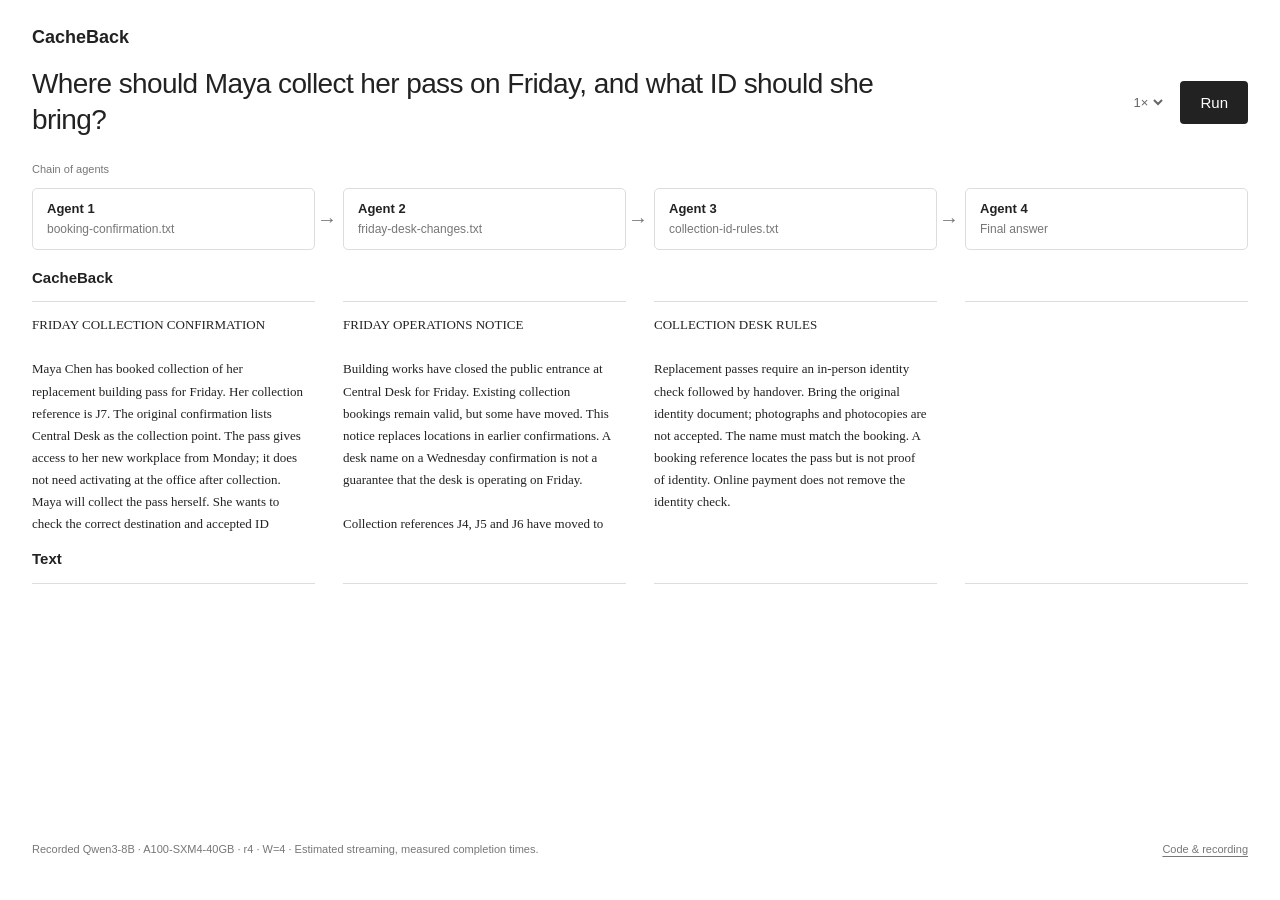
==== demo/index.html @ ec2859fb "Publish CacheBack research website and interactive demos" ====
<!doctype html>
<html lang="en">
<head>
  <meta charset="utf-8">
  <meta name="viewport" content="width=device-width, initial-scale=1">
  <meta name="color-scheme" content="light">
  <title>CacheBack | Booking relay</title>
  <style>
    * { box-sizing:border-box; }
    body { margin:0; background:#fff; color:#222; font:15px/1.55 -apple-system,BlinkMacSystemFont,"Segoe UI",sans-serif; }
    main { width:min(1320px,calc(100% - 64px)); margin:24px auto; }
    header { font-size:18px; font-weight:650; }
    .question { display:flex; align-items:center; justify-content:space-between; gap:24px; margin:14px 0 22px; }
    h1 { max-width:880px; margin:0; font-size:clamp(23px,3vw,28px); font-weight:500; letter-spacing:-.6px; line-height:1.3; }
    h2 { margin:0; font-size:15px; font-weight:600; }
    button,a { -webkit-tap-highlight-color:transparent; }
    button { font:inherit; cursor:pointer; border:0; border-radius:4px; background:#222; color:#fff; padding:10px 20px; white-space:nowrap; }
    button:disabled { cursor:default; opacity:.5; }
    .controls { display:flex; align-items:center; gap:14px; }
    #speed { font:inherit; font-size:13px; color:#666; border:0; background:transparent; padding:8px 2px; cursor:pointer; }
    #clear { background:none; color:#777; padding:8px 0; font-size:13px; }
    :focus-visible { outline:2px solid #222; outline-offset:5px; }
    .topology,.row { display:grid; grid-template-columns:repeat(4,minmax(0,1fr)); gap:28px; }
    .topology { margin:0 0 16px; padding:0; list-style:none; }
    .flow-label { margin:0 0 10px; color:#777; font-size:11px; }
    .topology li { position:relative; padding:10px 14px; border:1px solid #ddd; border-radius:5px; font-size:13px; }
    .topology li:not(:last-child)::after { content:"→"; position:absolute; right:-23px; top:50%; transform:translateY(-50%); font-size:20px; color:#777; }
    .topology strong { display:block; }
    .topology span { color:#777; font-size:12px; }
    .method { margin-top:16px; }
    .method-heading { display:flex; align-items:baseline; gap:14px; margin-bottom:12px; }
    .time { font-size:13px; color:#666; font-variant-numeric:tabular-nums; }
    .chunk { border-top:1px solid #ddd; padding:12px 10px 0 0; height:230px; overflow:auto; scrollbar-width:thin; white-space:pre-wrap; font-size:12px; line-height:1.7; overflow-wrap:anywhere; }
    .chunk::before { display:none; content:attr(data-agent); font:600 12px/1.5 -apple-system,BlinkMacSystemFont,"Segoe UI",sans-serif; white-space:normal; margin-bottom:12px; }
    .source { font-family:Georgia,"Times New Roman",serif; font-size:13px; }
    .answer { font-size:13px; }
    .answer-check { margin:14px 0 0; font-size:12px; font-weight:600; }
    strong { font-weight:600; }
    mark { color:inherit; background:linear-gradient(#bde8e3,#bde8e3) left/100% 100% no-repeat; box-decoration-break:clone; -webkit-box-decoration-break:clone; }
    .revealing mark { animation:highlight .18s ease-out both; }
    @keyframes highlight { from { background-size:0% 100%; } to { background-size:100% 100%; } }
    footer { display:flex; justify-content:space-between; gap:20px; margin-top:28px; font-size:11px; color:#777; }
    footer p { margin:0; }
    a { color:inherit; text-underline-offset:3px; }
    #error { color:#8e2b1d; }
    .sr-only { position:absolute; width:1px; height:1px; padding:0; margin:-1px; overflow:hidden; clip:rect(0,0,0,0); white-space:nowrap; border:0; }
    @media(max-width:800px) {
      main { width:calc(100% - 32px); margin:24px auto; }
      .question { align-items:flex-start; flex-direction:column; gap:18px; margin:24px 0; }
      .topology { display:none; }
      .row { grid-template-columns:repeat(2,minmax(0,1fr)); gap:24px; }
      .chunk::before { display:block; }
      .chunk { height:260px; }
      footer { flex-direction:column; gap:8px; }
    }
    @media(max-width:520px) { .row { grid-template-columns:1fr; } }
    .embedded header,.embedded #question { display:none; }
    .embedded main { margin:16px auto; }
    .embedded .question { flex-direction:row; align-items:center; justify-content:space-between; gap:12px; margin:0 0 12px; }
    .embedded .flow-label { display:none; }
    .embedded .question { padding-bottom:12px; border-bottom:1px solid #ddd; }
    .embedded .topology { display:flex; flex:1; min-width:0; gap:22px; margin:0; }
    .embedded .topology li { display:flex; align-items:center; gap:6px; flex:1; min-width:0; padding:0; border:0; }
    .embedded .topology strong { white-space:nowrap; font-size:12px; }
    .embedded .topology span { overflow:hidden; text-overflow:ellipsis; white-space:nowrap; font-size:11px; }
    .embedded .topology li:not(:last-child)::after { right:-17px; font-size:15px; }
    .embedded .controls { flex-shrink:0; gap:10px; }
    @media(max-width:800px) {
      .embedded .topology span { display:none; }
      .embedded .topology { gap:16px; }
      .embedded .topology li:not(:last-child)::after { right:-12px; }
      .embedded .topology strong { font-size:10px; }
      .embedded .controls { gap:5px; }
      .embedded button { padding:8px 10px; }
    }
    @media(min-width:801px) { .embedded .chunk { height:260px; } }
    @media(prefers-reduced-motion:reduce) { .revealing mark { animation:none; } }
  </style>
</head>
<body>
  <main>
    <header>CacheBack</header>
    <section class="question" aria-label="Recorded question">
      <h1 id="question">Where should Maya collect her pass on Friday, and what ID should she bring?</h1>
      <div class="controls">
        <select id="speed" aria-label="Playback speed" disabled>
          <option value="1">1×</option>
          <option value="2">2×</option>
          <option value="4">4×</option>
        </select>
        <button id="clear" type="button" hidden>Clear</button>
        <button id="play" type="button" disabled>Run</button>
      </div>
    </section>
    <p id="error" role="alert" hidden></p>
    <div class="flow" aria-label="Four-agent relay">
      <p class="flow-label">Chain of agents</p>
      <ol class="topology" aria-label="Agent topology">
        <li><strong>Agent 1</strong><span>booking-confirmation.txt</span></li>
        <li><strong>Agent 2</strong><span>friday-desk-changes.txt</span></li>
        <li><strong>Agent 3</strong><span>collection-id-rules.txt</span></li>
        <li><strong>Agent 4</strong><span>Final answer</span></li>
      </ol>
      <section class="method" aria-labelledby="rclc-title">
        <div class="method-heading"><h2 id="rclc-title">CacheBack</h2><span class="time" id="rclc-time"></span></div>
        <div class="row" id="rclc-row"></div>
      </section>
      <section class="method" aria-labelledby="text-title">
        <div class="method-heading"><h2 id="text-title">Text</h2><span class="time" id="text-time"></span></div>
        <div class="row" id="text-row"></div>
      </section>
    </div>
    <p class="sr-only" id="status" role="status" aria-live="polite"></p>
    <footer>
      <p><span id="run-info">Recorded replay</span> · <span id="timing-note">Estimated streaming, measured completion times.</span></p>
      <a href="https://github.com/agentcacheback/cacheback/tree/main/demo">Code &amp; recording</a>
    </footer>
  </main>
  <script>
    const $ = id => document.getElementById(id);
    const host = window.frameElement;
    if (host) {
      document.body.classList.add("embedded");
      document.querySelector(".question").prepend(document.querySelector(".topology"));
      const main = document.querySelector("main");
      new ResizeObserver(() => {
        const bottomMargin = parseFloat(getComputedStyle(main).marginBottom);
        host.style.height = `${Math.ceil(main.offsetTop + main.offsetHeight + bottomMargin) + 1}px`;
      }).observe(main);
    }
    let trace, playing = false, frame;
    const phases = {rclc:0, text:0};
    const reviewedAnswer = 'Maya should collect her pass at **Harbour Hub** on Friday, and she should bring a **passport** as her ID.\n\n**Evidence:**\n- "Reference J7 has moved to Harbour Hub."\n- "Harbour Hub requires a passport for replacement building pass collections."';

    function element(tag, text) {
      const node = document.createElement(tag);
      if (text !== undefined) node.textContent = text;
      return node;
    }

    function segments(source, indices) {
      const chars = Array.from(source.text), mask = Array(chars.length).fill(false);
      for (const index of indices) {
        const [start, end] = source.offsets[index];
        for (let i = start; i < end; i++) mask[i] = true;
      }
      const result = [];
      for (let start = 0; start < chars.length;) {
        let end = start + 1;
        while (end < chars.length && mask[end] === mask[start]) end++;
        result.push({text:chars.slice(start, end).join(""), selected:mask[start]});
        start = end;
      }
      return result;
    }

    function prose(container, text, fraction = 1) {
      const parts = text.split(/(\*\*[^*\n]+\*\*)/g).map(part => {
        const bold = part.startsWith("**") && part.endsWith("**");
        return {bold, chars:Array.from(bold ? part.slice(2, -2) : part)};
      });
      let remaining = Math.floor(parts.reduce((n, part) => n + part.chars.length, 0) * fraction);
      if (container.dataset.characters === String(remaining)) return;
      container.dataset.characters = String(remaining); container.replaceChildren();
      for (const part of parts) {
        const chars = part.chars.slice(0, remaining); remaining -= chars.length;
        if (chars.length) container.append(element(part.bold ? "strong" : "span", chars.join("")));
      }
    }

    function render(method) {
      const phase = phases[method], recorded = trace.cases[0], selected = trace.sources.map(() => []);
      if (method === "rclc" && phase) for (const [source, token] of recorded.rclc.hops[Math.min(phase,3) - 1].origins) selected[source].push(token);
      const row = $(`${method}-row`), scroll = [...row.children].map(node => node.scrollTop);
      row.replaceChildren();
      trace.sources.forEach((source, i) => {
        const chunk = element("div"); chunk.className = "chunk";
        const name = document.querySelectorAll(".topology li span")[i].textContent;
        chunk.dataset.agent = `Agent ${i + 1} · ${name}`;
        chunk.tabIndex = 0; chunk.setAttribute("aria-label", `${method === "rclc" ? "Source document" : "Text handoff"} ${i + 1}: ${name}`);
        if (method === "rclc") {
          chunk.classList.add("source");
          chunk.classList.toggle("revealing", playing && phase === i + 1);
          for (const piece of segments(source, selected[i])) chunk.append(element(piece.selected ? "mark" : "span", piece.text));
        } else if (phase > i) {
          const message = recorded.text.hops[i].message;
          prose(chunk, message.text || "(empty handoff)");
          if (message.stop === "limit") chunk.append(element("p", "Handoff reached its token limit."));
        }
        row.append(chunk);
        chunk.scrollTop = method === "text" && phase === i + 1 ? chunk.scrollHeight : scroll[i] || 0;
      });
      const answer = element("div"); answer.className = "chunk answer";
      answer.dataset.agent = "Agent 4 · Final answer";
      answer.tabIndex = 0; answer.setAttribute("aria-label", `${method === "rclc" ? "CacheBack" : "Text"} final answer`);
      if (phase === 4) {
        prose(answer, recorded[method].answer.text || "(empty answer)");
        if (recorded[method].answer.stop === "limit") answer.append(element("p", "Answer reached its token limit."));
        if (method === "rclc" && recorded.question === "Where should Maya collect her pass on Friday, and what ID should she bring?" && recorded.rclc.answer.text === reviewedAnswer) {
          const check = element("p", "✓ Harbour Hub · Passport");
          check.className = "answer-check"; answer.append(check);
        }
      }
      row.append(answer); answer.scrollTop = phase === 4 ? answer.scrollHeight : scroll[3] || 0;
      $(`${method}-time`).textContent = phase === 4 ? `${recorded[method].seconds.toFixed(2)} s` : "";
      $("status").textContent = `${method === "rclc" ? "CacheBack" : "Text"}: ${phase === 4 ? "final answer received." : `${phase} of 3 handoffs received.`}`;
    }

    function play() {
      if (playing || !trace) return;
      playing = true; $("play").disabled = $("speed").disabled = true;
      $("clear").hidden = false;
      const speed = Number($("speed").value), deadlines = {};
      for (const method of ["rclc", "text"]) {
        const run = trace.cases[0][method];
        let elapsed = 0;
        deadlines[method] = [...run.hops.map(hop => elapsed += hop.seconds * 1000), run.seconds * 1000];
        phases[method] = 0; render(method);
      }
      let start;
      function advance(now) {
        start ??= now;
        const elapsed = (now - start) * speed;
        for (const method of ["rclc", "text"]) {
          const phase = deadlines[method].filter(ms => elapsed >= ms).length;
          if (phase !== phases[method]) { phases[method] = phase; render(method); }
          if (phase < 4) {
            $(`${method}-time`).textContent = `${(elapsed / 1000).toFixed(2)} s`;
            if (method === "text" || phase === 3) {
              const begin = phase ? deadlines[method][phase - 1] : 0;
              const message = phase === 3 ? trace.cases[0][method].answer : trace.cases[0].text.hops[phase].message;
              const chunk = $(`${method}-row`).children[phase];
              prose(chunk, message.text, (elapsed - begin) / (deadlines[method][phase] - begin));
              chunk.scrollTop = chunk.scrollHeight;
            }
          }
        }
        if (phases.rclc < 4 || phases.text < 4) frame = requestAnimationFrame(advance);
        else {
          playing = false; $("play").disabled = $("speed").disabled = false;
          $("play").textContent = "Replay";
        }
      }
      frame = requestAnimationFrame(advance);
    }
    $("play").addEventListener("click", play);
    $("clear").addEventListener("click", () => {
      cancelAnimationFrame(frame); playing = false;
      for (const method of ["rclc", "text"]) {
        phases[method] = 0; render(method);
        for (const chunk of $(`${method}-row`).children) chunk.scrollTop = 0;
      }
      $("play").disabled = $("speed").disabled = false;
      $("play").textContent = "Run"; $("clear").hidden = true;
      $("play").focus();
    });
    $("speed").addEventListener("change", () => {
      $("timing-note").textContent = `${$("speed").value === "1" ? "" : `Playback ${$("speed").value}×. `}Estimated streaming, measured completion times.`;
    });

    async function load() {
      try {
        const response = await fetch("trace-w4.json");
        if (!response.ok) throw new Error(`Recording unavailable (${response.status}).`);
        trace = await response.json();
        if (trace.schema !== 2 || trace.span_size !== 4 || trace.sources.length !== 3 || !trace.cases.length) throw new Error("Expected a W=4 three-handoff recording.");
        $("question").textContent = trace.cases[0].question;
        const hardware = trace.run.device.startsWith("cuda") ? trace.run.gpu.replace("NVIDIA ", "") : "CPU";
        $("run-info").textContent = `Recorded ${trace.run.model.split("/").pop()} · ${hardware} · r${trace.ratio} · W=4${trace.complete === false ? " · Partial recording" : ""}`;
        render("rclc"); render("text"); $("play").disabled = $("speed").disabled = false;
      } catch (error) {
        $("error").hidden = false;
        $("error").textContent = `${error.message} Serve this folder with python -m http.server.`;
      }
    }
    load();
  </script>
</body>
</html>
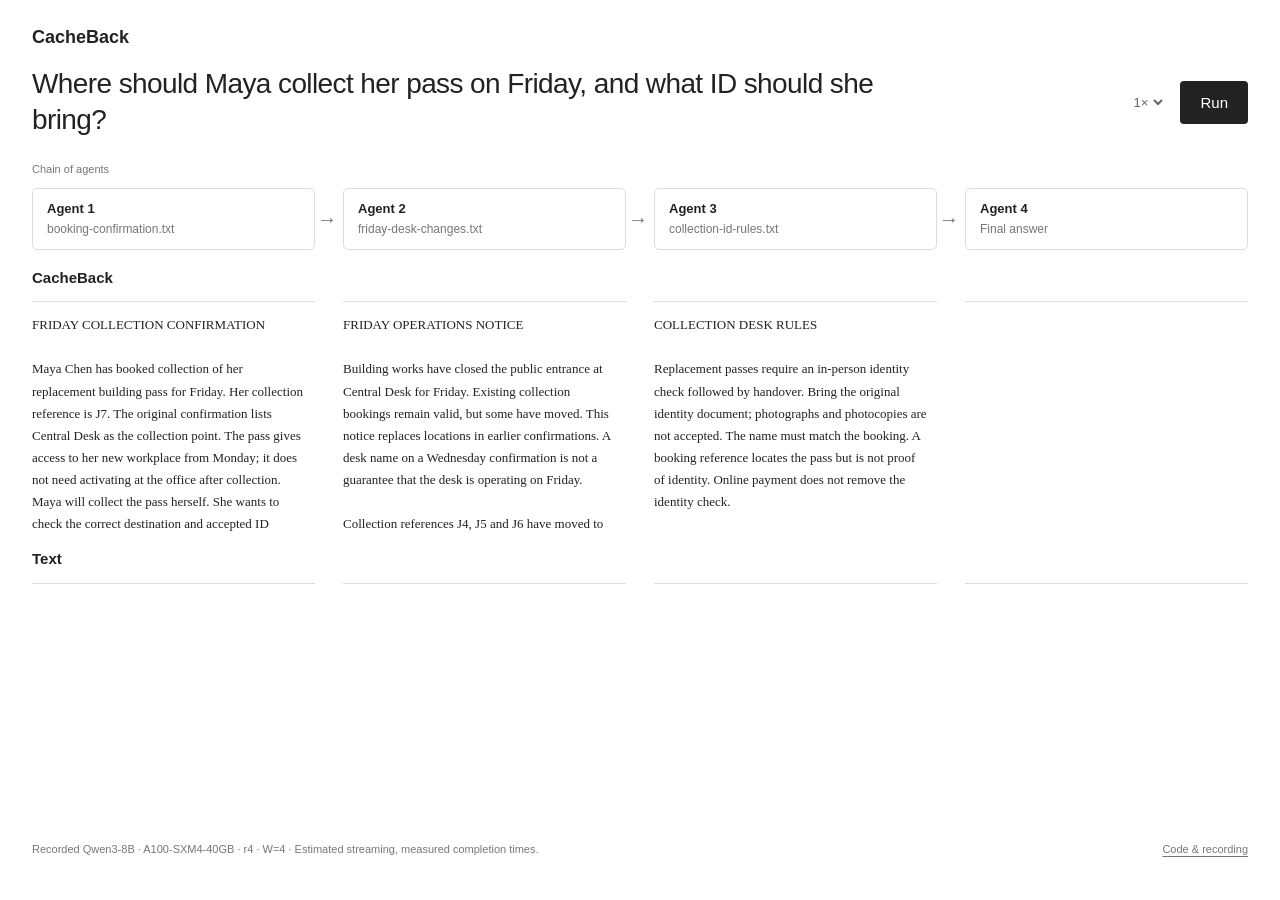
==== commit 7e24c0f6: "Publish CacheBack project website" ====
--- a/demo/index.html
+++ b/demo/index.html
@@ -54,26 +54,6 @@
       footer { flex-direction:column; gap:8px; }
     }
     @media(max-width:520px) { .row { grid-template-columns:1fr; } }
-    .embedded header,.embedded #question { display:none; }
-    .embedded main { margin:16px auto; }
-    .embedded .question { flex-direction:row; align-items:center; justify-content:space-between; gap:12px; margin:0 0 12px; }
-    .embedded .flow-label { display:none; }
-    .embedded .question { padding-bottom:12px; border-bottom:1px solid #ddd; }
-    .embedded .topology { display:flex; flex:1; min-width:0; gap:22px; margin:0; }
-    .embedded .topology li { display:flex; align-items:center; gap:6px; flex:1; min-width:0; padding:0; border:0; }
-    .embedded .topology strong { white-space:nowrap; font-size:12px; }
-    .embedded .topology span { overflow:hidden; text-overflow:ellipsis; white-space:nowrap; font-size:11px; }
-    .embedded .topology li:not(:last-child)::after { right:-17px; font-size:15px; }
-    .embedded .controls { flex-shrink:0; gap:10px; }
-    @media(max-width:800px) {
-      .embedded .topology span { display:none; }
-      .embedded .topology { gap:16px; }
-      .embedded .topology li:not(:last-child)::after { right:-12px; }
-      .embedded .topology strong { font-size:10px; }
-      .embedded .controls { gap:5px; }
-      .embedded button { padding:8px 10px; }
-    }
-    @media(min-width:801px) { .embedded .chunk { height:260px; } }
     @media(prefers-reduced-motion:reduce) { .revealing mark { animation:none; } }
   </style>
 </head>
@@ -113,15 +93,13 @@
     <p class="sr-only" id="status" role="status" aria-live="polite"></p>
     <footer>
       <p><span id="run-info">Recorded replay</span> · <span id="timing-note">Estimated streaming, measured completion times.</span></p>
-      <a href="https://github.com/agentcacheback/cacheback/tree/main/demo">Code &amp; recording</a>
+      <a href="https://github.com/agentcacheback/rclc/tree/main/demo">Code &amp; recording</a>
     </footer>
   </main>
   <script>
     const $ = id => document.getElementById(id);
     const host = window.frameElement;
     if (host) {
-      document.body.classList.add("embedded");
-      document.querySelector(".question").prepend(document.querySelector(".topology"));
       const main = document.querySelector("main");
       new ResizeObserver(() => {
         const bottomMargin = parseFloat(getComputedStyle(main).marginBottom);
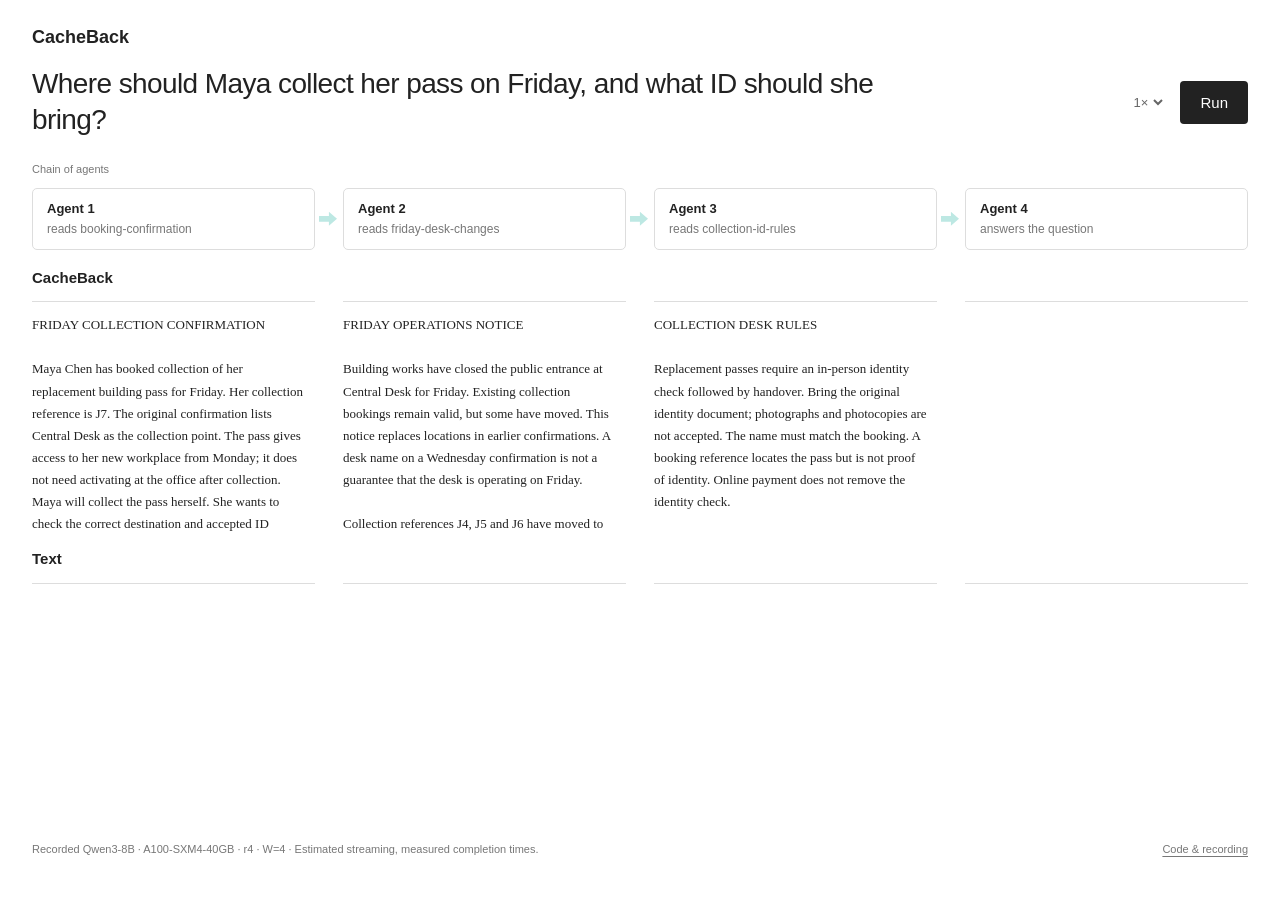
==== commit b33fb41e: "Clarify demos, diagrams, and the CacheBack overview - Put the Django coding demo first and move the " ====
--- a/demo/index.html
+++ b/demo/index.html
@@ -6,6 +6,7 @@
   <meta name="color-scheme" content="light">
   <title>CacheBack | Booking relay</title>
   <style>
+    :root { --highlight:#bde8e3; }
     * { box-sizing:border-box; }
     body { margin:0; background:#fff; color:#222; font:15px/1.55 -apple-system,BlinkMacSystemFont,"Segoe UI",sans-serif; }
     main { width:min(1320px,calc(100% - 64px)); margin:24px auto; }
@@ -24,7 +25,7 @@
     .topology { margin:0 0 16px; padding:0; list-style:none; }
     .flow-label { margin:0 0 10px; color:#777; font-size:11px; }
     .topology li { position:relative; padding:10px 14px; border:1px solid #ddd; border-radius:5px; font-size:13px; }
-    .topology li:not(:last-child)::after { content:"→"; position:absolute; right:-23px; top:50%; transform:translateY(-50%); font-size:20px; color:#777; }
+    .topology li:not(:last-child)::after { content:""; position:absolute; right:-23px; top:50%; width:18px; height:14px; transform:translateY(-50%); background:var(--highlight); clip-path:polygon(0 30%,55% 30%,55% 0,100% 50%,55% 100%,55% 70%,0 70%); }
     .topology strong { display:block; }
     .topology span { color:#777; font-size:12px; }
     .method { margin-top:16px; }
@@ -36,7 +37,7 @@
     .answer { font-size:13px; }
     .answer-check { margin:14px 0 0; font-size:12px; font-weight:600; }
     strong { font-weight:600; }
-    mark { color:inherit; background:linear-gradient(#bde8e3,#bde8e3) left/100% 100% no-repeat; box-decoration-break:clone; -webkit-box-decoration-break:clone; }
+    mark { color:inherit; background:linear-gradient(var(--highlight),var(--highlight)) left/100% 100% no-repeat; box-decoration-break:clone; -webkit-box-decoration-break:clone; }
     .revealing mark { animation:highlight .18s ease-out both; }
     @keyframes highlight { from { background-size:0% 100%; } to { background-size:100% 100%; } }
     footer { display:flex; justify-content:space-between; gap:20px; margin-top:28px; font-size:11px; color:#777; }
@@ -54,6 +55,26 @@
       footer { flex-direction:column; gap:8px; }
     }
     @media(max-width:520px) { .row { grid-template-columns:1fr; } }
+    .embedded header,.embedded #question { display:none; }
+    .embedded main { margin:16px auto; }
+    .embedded .question { flex-direction:row; align-items:center; justify-content:space-between; gap:12px; margin:0 0 12px; }
+    .embedded .flow-label { display:none; }
+    .embedded .question { padding-bottom:12px; border-bottom:1px solid #ddd; }
+    .embedded .topology { display:flex; flex:1; min-width:0; gap:22px; margin:0; }
+    .embedded .topology li { display:flex; flex-direction:column; flex:1; min-width:0; padding:0; border:0; line-height:1.35; }
+    .embedded .topology strong { white-space:nowrap; font-size:12px; }
+    .embedded .topology span { font-size:11px; overflow-wrap:anywhere; }
+    .embedded .topology li:not(:last-child)::after { right:-19px; width:16px; height:12px; }
+    .embedded .controls { flex-shrink:0; gap:10px; }
+    @media(max-width:800px) {
+      .embedded .topology span { display:none; }
+      .embedded .topology { gap:16px; }
+      .embedded .topology li:not(:last-child)::after { right:-14px; width:12px; height:10px; }
+      .embedded .topology strong { font-size:10px; }
+      .embedded .controls { gap:5px; }
+      .embedded button { padding:8px 10px; }
+    }
+    @media(min-width:801px) { .embedded .chunk { height:260px; } }
     @media(prefers-reduced-motion:reduce) { .revealing mark { animation:none; } }
   </style>
 </head>
@@ -76,10 +97,10 @@
     <div class="flow" aria-label="Four-agent relay">
       <p class="flow-label">Chain of agents</p>
       <ol class="topology" aria-label="Agent topology">
-        <li><strong>Agent 1</strong><span>booking-confirmation.txt</span></li>
-        <li><strong>Agent 2</strong><span>friday-desk-changes.txt</span></li>
-        <li><strong>Agent 3</strong><span>collection-id-rules.txt</span></li>
-        <li><strong>Agent 4</strong><span>Final answer</span></li>
+        <li><strong>Agent 1</strong><span>reads booking-confirmation</span></li>
+        <li><strong>Agent 2</strong><span>reads friday-desk-changes</span></li>
+        <li><strong>Agent 3</strong><span>reads collection-id-rules</span></li>
+        <li><strong>Agent 4</strong><span>answers the question</span></li>
       </ol>
       <section class="method" aria-labelledby="rclc-title">
         <div class="method-heading"><h2 id="rclc-title">CacheBack</h2><span class="time" id="rclc-time"></span></div>
@@ -93,13 +114,15 @@
     <p class="sr-only" id="status" role="status" aria-live="polite"></p>
     <footer>
       <p><span id="run-info">Recorded replay</span> · <span id="timing-note">Estimated streaming, measured completion times.</span></p>
-      <a href="https://github.com/agentcacheback/rclc/tree/main/demo">Code &amp; recording</a>
+      <a href="https://github.com/agentcacheback/cacheback/tree/main/demo">Code &amp; recording</a>
     </footer>
   </main>
   <script>
     const $ = id => document.getElementById(id);
     const host = window.frameElement;
     if (host) {
+      document.body.classList.add("embedded");
+      document.querySelector(".question").prepend(document.querySelector(".topology"));
       const main = document.querySelector("main");
       new ResizeObserver(() => {
         const bottomMargin = parseFloat(getComputedStyle(main).marginBottom);
@@ -154,8 +177,8 @@
       trace.sources.forEach((source, i) => {
         const chunk = element("div"); chunk.className = "chunk";
         const name = document.querySelectorAll(".topology li span")[i].textContent;
-        chunk.dataset.agent = `Agent ${i + 1} · ${name}`;
-        chunk.tabIndex = 0; chunk.setAttribute("aria-label", `${method === "rclc" ? "Source document" : "Text handoff"} ${i + 1}: ${name}`);
+        chunk.dataset.agent = `Agent ${i + 1} ${name}`;
+        chunk.tabIndex = 0; chunk.setAttribute("aria-label", `Agent ${i + 1} ${name}: ${method === "rclc" ? "source text" : "text message"}`);
         if (method === "rclc") {
           chunk.classList.add("source");
           chunk.classList.toggle("revealing", playing && phase === i + 1);
@@ -169,7 +192,7 @@
         chunk.scrollTop = method === "text" && phase === i + 1 ? chunk.scrollHeight : scroll[i] || 0;
       });
       const answer = element("div"); answer.className = "chunk answer";
-      answer.dataset.agent = "Agent 4 · Final answer";
+      answer.dataset.agent = "Agent 4 answers the question";
       answer.tabIndex = 0; answer.setAttribute("aria-label", `${method === "rclc" ? "CacheBack" : "Text"} final answer`);
       if (phase === 4) {
         prose(answer, recorded[method].answer.text || "(empty answer)");
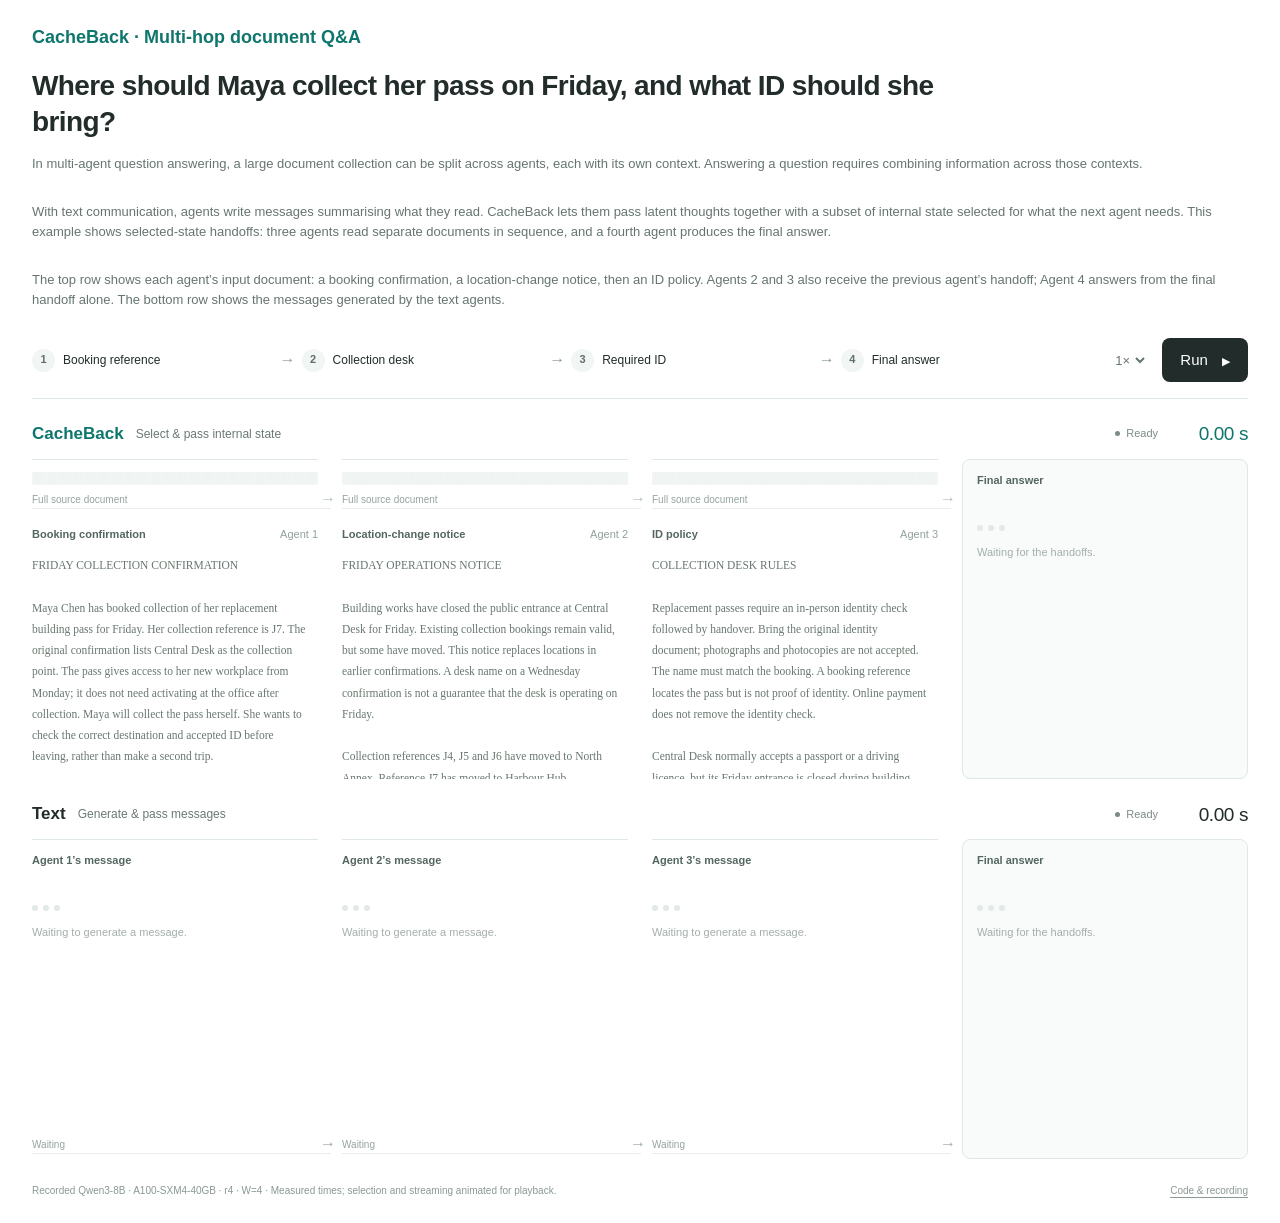
==== commit 4811e60d: "Refresh CacheBack demos and results layout" ====
--- a/demo/index.html
+++ b/demo/index.html
@@ -4,85 +4,24 @@
   <meta charset="utf-8">
   <meta name="viewport" content="width=device-width, initial-scale=1">
   <meta name="color-scheme" content="light">
-  <title>CacheBack | Booking relay</title>
-  <style>
-    :root { --highlight:#bde8e3; }
-    * { box-sizing:border-box; }
-    body { margin:0; background:#fff; color:#222; font:15px/1.55 -apple-system,BlinkMacSystemFont,"Segoe UI",sans-serif; }
-    main { width:min(1320px,calc(100% - 64px)); margin:24px auto; }
-    header { font-size:18px; font-weight:650; }
-    .question { display:flex; align-items:center; justify-content:space-between; gap:24px; margin:14px 0 22px; }
-    h1 { max-width:880px; margin:0; font-size:clamp(23px,3vw,28px); font-weight:500; letter-spacing:-.6px; line-height:1.3; }
-    h2 { margin:0; font-size:15px; font-weight:600; }
-    button,a { -webkit-tap-highlight-color:transparent; }
-    button { font:inherit; cursor:pointer; border:0; border-radius:4px; background:#222; color:#fff; padding:10px 20px; white-space:nowrap; }
-    button:disabled { cursor:default; opacity:.5; }
-    .controls { display:flex; align-items:center; gap:14px; }
-    #speed { font:inherit; font-size:13px; color:#666; border:0; background:transparent; padding:8px 2px; cursor:pointer; }
-    #clear { background:none; color:#777; padding:8px 0; font-size:13px; }
-    :focus-visible { outline:2px solid #222; outline-offset:5px; }
-    .topology,.row { display:grid; grid-template-columns:repeat(4,minmax(0,1fr)); gap:28px; }
-    .topology { margin:0 0 16px; padding:0; list-style:none; }
-    .flow-label { margin:0 0 10px; color:#777; font-size:11px; }
-    .topology li { position:relative; padding:10px 14px; border:1px solid #ddd; border-radius:5px; font-size:13px; }
-    .topology li:not(:last-child)::after { content:""; position:absolute; right:-23px; top:50%; width:18px; height:14px; transform:translateY(-50%); background:var(--highlight); clip-path:polygon(0 30%,55% 30%,55% 0,100% 50%,55% 100%,55% 70%,0 70%); }
-    .topology strong { display:block; }
-    .topology span { color:#777; font-size:12px; }
-    .method { margin-top:16px; }
-    .method-heading { display:flex; align-items:baseline; gap:14px; margin-bottom:12px; }
-    .time { font-size:13px; color:#666; font-variant-numeric:tabular-nums; }
-    .chunk { border-top:1px solid #ddd; padding:12px 10px 0 0; height:230px; overflow:auto; scrollbar-width:thin; white-space:pre-wrap; font-size:12px; line-height:1.7; overflow-wrap:anywhere; }
-    .chunk::before { display:none; content:attr(data-agent); font:600 12px/1.5 -apple-system,BlinkMacSystemFont,"Segoe UI",sans-serif; white-space:normal; margin-bottom:12px; }
-    .source { font-family:Georgia,"Times New Roman",serif; font-size:13px; }
-    .answer { font-size:13px; }
-    .answer-check { margin:14px 0 0; font-size:12px; font-weight:600; }
-    strong { font-weight:600; }
-    mark { color:inherit; background:linear-gradient(var(--highlight),var(--highlight)) left/100% 100% no-repeat; box-decoration-break:clone; -webkit-box-decoration-break:clone; }
-    .revealing mark { animation:highlight .18s ease-out both; }
-    @keyframes highlight { from { background-size:0% 100%; } to { background-size:100% 100%; } }
-    footer { display:flex; justify-content:space-between; gap:20px; margin-top:28px; font-size:11px; color:#777; }
-    footer p { margin:0; }
-    a { color:inherit; text-underline-offset:3px; }
-    #error { color:#8e2b1d; }
-    .sr-only { position:absolute; width:1px; height:1px; padding:0; margin:-1px; overflow:hidden; clip:rect(0,0,0,0); white-space:nowrap; border:0; }
-    @media(max-width:800px) {
-      main { width:calc(100% - 32px); margin:24px auto; }
-      .question { align-items:flex-start; flex-direction:column; gap:18px; margin:24px 0; }
-      .topology { display:none; }
-      .row { grid-template-columns:repeat(2,minmax(0,1fr)); gap:24px; }
-      .chunk::before { display:block; }
-      .chunk { height:260px; }
-      footer { flex-direction:column; gap:8px; }
-    }
-    @media(max-width:520px) { .row { grid-template-columns:1fr; } }
-    .embedded header,.embedded #question { display:none; }
-    .embedded main { margin:16px auto; }
-    .embedded .question { flex-direction:row; align-items:center; justify-content:space-between; gap:12px; margin:0 0 12px; }
-    .embedded .flow-label { display:none; }
-    .embedded .question { padding-bottom:12px; border-bottom:1px solid #ddd; }
-    .embedded .topology { display:flex; flex:1; min-width:0; gap:22px; margin:0; }
-    .embedded .topology li { display:flex; flex-direction:column; flex:1; min-width:0; padding:0; border:0; line-height:1.35; }
-    .embedded .topology strong { white-space:nowrap; font-size:12px; }
-    .embedded .topology span { font-size:11px; overflow-wrap:anywhere; }
-    .embedded .topology li:not(:last-child)::after { right:-19px; width:16px; height:12px; }
-    .embedded .controls { flex-shrink:0; gap:10px; }
-    @media(max-width:800px) {
-      .embedded .topology span { display:none; }
-      .embedded .topology { gap:16px; }
-      .embedded .topology li:not(:last-child)::after { right:-14px; width:12px; height:10px; }
-      .embedded .topology strong { font-size:10px; }
-      .embedded .controls { gap:5px; }
-      .embedded button { padding:8px 10px; }
-    }
-    @media(min-width:801px) { .embedded .chunk { height:260px; } }
-    @media(prefers-reduced-motion:reduce) { .revealing mark { animation:none; } }
-  </style>
+  <title>CacheBack | Multi-hop document Q&amp;A</title>
+  <link rel="stylesheet" href="replay.css?v=selection-1">
+  <script src="replay.js?v=selection-1" defer></script>
 </head>
 <body>
   <main>
-    <header>CacheBack</header>
-    <section class="question" aria-label="Recorded question">
-      <h1 id="question">Where should Maya collect her pass on Friday, and what ID should she bring?</h1>
+    <header>CacheBack · Multi-hop document Q&amp;A</header>
+    <h1 id="question">Where should Maya collect her pass on Friday, and what ID should she bring?</h1>
+    <p class="standalone-guide">In multi-agent question answering, a large document collection can be split across agents, each with its own context. Answering a question requires combining information across those contexts.</p>
+    <p class="standalone-guide">With text communication, agents write messages summarising what they read. CacheBack lets them pass latent thoughts together with a subset of internal state selected for what the next agent needs. This example shows selected-state handoffs: three agents read separate documents in sequence, and a fourth agent produces the final answer.</p>
+    <p class="standalone-guide">The top row shows each agent’s input document: a booking confirmation, a location-change notice, then an ID policy. Agents 2 and 3 also receive the previous agent’s handoff; Agent 4 answers from the final handoff alone. The bottom row shows the messages generated by the text agents.</p>
+    <div class="relay-bar">
+      <ol class="topology" aria-label="Agent topology">
+        <li><strong>1</strong><span>Booking reference</span></li>
+        <li><strong>2</strong><span>Collection desk</span></li>
+        <li><strong>3</strong><span>Required ID</span></li>
+        <li><strong>4</strong><span>Final answer</span></li>
+      </ol>
       <div class="controls">
         <select id="speed" aria-label="Playback speed" disabled>
           <option value="1">1×</option>
@@ -90,191 +29,31 @@
           <option value="4">4×</option>
         </select>
         <button id="clear" type="button" hidden>Clear</button>
-        <button id="play" type="button" disabled>Run</button>
+        <button id="play" type="button" disabled>Run <span aria-hidden="true">▶</span></button>
       </div>
-    </section>
+    </div>
     <p id="error" role="alert" hidden></p>
     <div class="flow" aria-label="Four-agent relay">
-      <p class="flow-label">Chain of agents</p>
-      <ol class="topology" aria-label="Agent topology">
-        <li><strong>Agent 1</strong><span>reads booking-confirmation</span></li>
-        <li><strong>Agent 2</strong><span>reads friday-desk-changes</span></li>
-        <li><strong>Agent 3</strong><span>reads collection-id-rules</span></li>
-        <li><strong>Agent 4</strong><span>answers the question</span></li>
-      </ol>
       <section class="method" aria-labelledby="rclc-title">
-        <div class="method-heading"><h2 id="rclc-title">CacheBack</h2><span class="time" id="rclc-time"></span></div>
+        <div class="method-heading">
+          <div class="method-name"><h2 id="rclc-title">CacheBack</h2><span class="channel-label">Select &amp; pass internal state</span></div>
+          <div class="run-status"><span class="activity" id="rclc-activity">Ready</span><span class="time" id="rclc-time">0.00 s</span></div>
+        </div>
         <div class="row" id="rclc-row"></div>
       </section>
       <section class="method" aria-labelledby="text-title">
-        <div class="method-heading"><h2 id="text-title">Text</h2><span class="time" id="text-time"></span></div>
+        <div class="method-heading">
+          <div class="method-name"><h2 id="text-title">Text</h2><span class="channel-label">Generate &amp; pass messages</span></div>
+          <div class="run-status"><span class="activity" id="text-activity">Ready</span><span class="time" id="text-time">0.00 s</span></div>
+        </div>
         <div class="row" id="text-row"></div>
       </section>
     </div>
     <p class="sr-only" id="status" role="status" aria-live="polite"></p>
     <footer>
-      <p><span id="run-info">Recorded replay</span> · <span id="timing-note">Estimated streaming, measured completion times.</span></p>
+      <p><span id="run-info">Recorded replay</span> · <span id="timing-note">Measured times; selection and streaming animated for playback.</span></p>
       <a href="https://github.com/agentcacheback/cacheback/tree/main/demo">Code &amp; recording</a>
     </footer>
   </main>
-  <script>
-    const $ = id => document.getElementById(id);
-    const host = window.frameElement;
-    if (host) {
-      document.body.classList.add("embedded");
-      document.querySelector(".question").prepend(document.querySelector(".topology"));
-      const main = document.querySelector("main");
-      new ResizeObserver(() => {
-        const bottomMargin = parseFloat(getComputedStyle(main).marginBottom);
-        host.style.height = `${Math.ceil(main.offsetTop + main.offsetHeight + bottomMargin) + 1}px`;
-      }).observe(main);
-    }
-    let trace, playing = false, frame;
-    const phases = {rclc:0, text:0};
-    const reviewedAnswer = 'Maya should collect her pass at **Harbour Hub** on Friday, and she should bring a **passport** as her ID.\n\n**Evidence:**\n- "Reference J7 has moved to Harbour Hub."\n- "Harbour Hub requires a passport for replacement building pass collections."';
-
-    function element(tag, text) {
-      const node = document.createElement(tag);
-      if (text !== undefined) node.textContent = text;
-      return node;
-    }
-
-    function segments(source, indices) {
-      const chars = Array.from(source.text), mask = Array(chars.length).fill(false);
-      for (const index of indices) {
-        const [start, end] = source.offsets[index];
-        for (let i = start; i < end; i++) mask[i] = true;
-      }
-      const result = [];
-      for (let start = 0; start < chars.length;) {
-        let end = start + 1;
-        while (end < chars.length && mask[end] === mask[start]) end++;
-        result.push({text:chars.slice(start, end).join(""), selected:mask[start]});
-        start = end;
-      }
-      return result;
-    }
-
-    function prose(container, text, fraction = 1) {
-      const parts = text.split(/(\*\*[^*\n]+\*\*)/g).map(part => {
-        const bold = part.startsWith("**") && part.endsWith("**");
-        return {bold, chars:Array.from(bold ? part.slice(2, -2) : part)};
-      });
-      let remaining = Math.floor(parts.reduce((n, part) => n + part.chars.length, 0) * fraction);
-      if (container.dataset.characters === String(remaining)) return;
-      container.dataset.characters = String(remaining); container.replaceChildren();
-      for (const part of parts) {
-        const chars = part.chars.slice(0, remaining); remaining -= chars.length;
-        if (chars.length) container.append(element(part.bold ? "strong" : "span", chars.join("")));
-      }
-    }
-
-    function render(method) {
-      const phase = phases[method], recorded = trace.cases[0], selected = trace.sources.map(() => []);
-      if (method === "rclc" && phase) for (const [source, token] of recorded.rclc.hops[Math.min(phase,3) - 1].origins) selected[source].push(token);
-      const row = $(`${method}-row`), scroll = [...row.children].map(node => node.scrollTop);
-      row.replaceChildren();
-      trace.sources.forEach((source, i) => {
-        const chunk = element("div"); chunk.className = "chunk";
-        const name = document.querySelectorAll(".topology li span")[i].textContent;
-        chunk.dataset.agent = `Agent ${i + 1} ${name}`;
-        chunk.tabIndex = 0; chunk.setAttribute("aria-label", `Agent ${i + 1} ${name}: ${method === "rclc" ? "source text" : "text message"}`);
-        if (method === "rclc") {
-          chunk.classList.add("source");
-          chunk.classList.toggle("revealing", playing && phase === i + 1);
-          for (const piece of segments(source, selected[i])) chunk.append(element(piece.selected ? "mark" : "span", piece.text));
-        } else if (phase > i) {
-          const message = recorded.text.hops[i].message;
-          prose(chunk, message.text || "(empty handoff)");
-          if (message.stop === "limit") chunk.append(element("p", "Handoff reached its token limit."));
-        }
-        row.append(chunk);
-        chunk.scrollTop = method === "text" && phase === i + 1 ? chunk.scrollHeight : scroll[i] || 0;
-      });
-      const answer = element("div"); answer.className = "chunk answer";
-      answer.dataset.agent = "Agent 4 answers the question";
-      answer.tabIndex = 0; answer.setAttribute("aria-label", `${method === "rclc" ? "CacheBack" : "Text"} final answer`);
-      if (phase === 4) {
-        prose(answer, recorded[method].answer.text || "(empty answer)");
-        if (recorded[method].answer.stop === "limit") answer.append(element("p", "Answer reached its token limit."));
-        if (method === "rclc" && recorded.question === "Where should Maya collect her pass on Friday, and what ID should she bring?" && recorded.rclc.answer.text === reviewedAnswer) {
-          const check = element("p", "✓ Harbour Hub · Passport");
-          check.className = "answer-check"; answer.append(check);
-        }
-      }
-      row.append(answer); answer.scrollTop = phase === 4 ? answer.scrollHeight : scroll[3] || 0;
-      $(`${method}-time`).textContent = phase === 4 ? `${recorded[method].seconds.toFixed(2)} s` : "";
-      $("status").textContent = `${method === "rclc" ? "CacheBack" : "Text"}: ${phase === 4 ? "final answer received." : `${phase} of 3 handoffs received.`}`;
-    }
-
-    function play() {
-      if (playing || !trace) return;
-      playing = true; $("play").disabled = $("speed").disabled = true;
-      $("clear").hidden = false;
-      const speed = Number($("speed").value), deadlines = {};
-      for (const method of ["rclc", "text"]) {
-        const run = trace.cases[0][method];
-        let elapsed = 0;
-        deadlines[method] = [...run.hops.map(hop => elapsed += hop.seconds * 1000), run.seconds * 1000];
-        phases[method] = 0; render(method);
-      }
-      let start;
-      function advance(now) {
-        start ??= now;
-        const elapsed = (now - start) * speed;
-        for (const method of ["rclc", "text"]) {
-          const phase = deadlines[method].filter(ms => elapsed >= ms).length;
-          if (phase !== phases[method]) { phases[method] = phase; render(method); }
-          if (phase < 4) {
-            $(`${method}-time`).textContent = `${(elapsed / 1000).toFixed(2)} s`;
-            if (method === "text" || phase === 3) {
-              const begin = phase ? deadlines[method][phase - 1] : 0;
-              const message = phase === 3 ? trace.cases[0][method].answer : trace.cases[0].text.hops[phase].message;
-              const chunk = $(`${method}-row`).children[phase];
-              prose(chunk, message.text, (elapsed - begin) / (deadlines[method][phase] - begin));
-              chunk.scrollTop = chunk.scrollHeight;
-            }
-          }
-        }
-        if (phases.rclc < 4 || phases.text < 4) frame = requestAnimationFrame(advance);
-        else {
-          playing = false; $("play").disabled = $("speed").disabled = false;
-          $("play").textContent = "Replay";
-        }
-      }
-      frame = requestAnimationFrame(advance);
-    }
-    $("play").addEventListener("click", play);
-    $("clear").addEventListener("click", () => {
-      cancelAnimationFrame(frame); playing = false;
-      for (const method of ["rclc", "text"]) {
-        phases[method] = 0; render(method);
-        for (const chunk of $(`${method}-row`).children) chunk.scrollTop = 0;
-      }
-      $("play").disabled = $("speed").disabled = false;
-      $("play").textContent = "Run"; $("clear").hidden = true;
-      $("play").focus();
-    });
-    $("speed").addEventListener("change", () => {
-      $("timing-note").textContent = `${$("speed").value === "1" ? "" : `Playback ${$("speed").value}×. `}Estimated streaming, measured completion times.`;
-    });
-
-    async function load() {
-      try {
-        const response = await fetch("trace-w4.json");
-        if (!response.ok) throw new Error(`Recording unavailable (${response.status}).`);
-        trace = await response.json();
-        if (trace.schema !== 2 || trace.span_size !== 4 || trace.sources.length !== 3 || !trace.cases.length) throw new Error("Expected a W=4 three-handoff recording.");
-        $("question").textContent = trace.cases[0].question;
-        const hardware = trace.run.device.startsWith("cuda") ? trace.run.gpu.replace("NVIDIA ", "") : "CPU";
-        $("run-info").textContent = `Recorded ${trace.run.model.split("/").pop()} · ${hardware} · r${trace.ratio} · W=4${trace.complete === false ? " · Partial recording" : ""}`;
-        render("rclc"); render("text"); $("play").disabled = $("speed").disabled = false;
-      } catch (error) {
-        $("error").hidden = false;
-        $("error").textContent = `${error.message} Serve this folder with python -m http.server.`;
-      }
-    }
-    load();
-  </script>
 </body>
 </html>
--- a/demo/replay.css
+++ b/demo/replay.css
@@ -0,0 +1,130 @@
+* { box-sizing:border-box; }
+:root { --teal:#0f766e; --highlight:#a8e1d9; --line:#e0e8e6; --quiet:#7d8b88; }
+body { margin:0; background:#fff; color:#222c2a; font:15px/1.55 -apple-system,BlinkMacSystemFont,"Segoe UI",sans-serif; }
+main { width:min(1320px,calc(100% - 64px)); margin:24px auto; }
+header { color:var(--teal); font-size:18px; font-weight:650; }
+h1 { max-width:980px; margin:16px 0 12px; font-size:clamp(23px,3vw,28px); font-weight:550; letter-spacing:-.6px; line-height:1.3; }
+h2 { margin:0; font-size:17px; font-weight:650; }
+button,a { -webkit-tap-highlight-color:transparent; }
+button { font:inherit; cursor:pointer; border:0; border-radius:8px; background:#222c2a; color:#fff; padding:10px 18px; white-space:nowrap; }
+button:hover { background:var(--teal); }
+button:disabled { cursor:default; opacity:.45; }
+button>span { margin-left:10px; font-size:11px; }
+.controls { display:flex; align-items:center; gap:14px; }
+#speed { font:inherit; font-size:13px; color:#667570; border:0; background:transparent; padding:8px 2px; cursor:pointer; }
+#clear { background:none; color:#667570; padding:8px 0; font-size:13px; }
+:focus-visible { outline:2px solid var(--teal); outline-offset:4px; }
+.standalone-guide { color:#667570; font-size:13px; margin-bottom:28px; }
+.relay-bar { display:flex; align-items:center; gap:24px; padding-bottom:16px; border-bottom:1px solid var(--line); }
+.topology { display:flex; flex:1; min-width:0; gap:25px; margin:0; padding:0; list-style:none; }
+.topology li { position:relative; display:flex; align-items:center; gap:8px; flex:1; min-width:0; font-size:12px; }
+.topology strong { display:grid; place-items:center; flex-shrink:0; width:23px; height:23px; background:#f1f5f4; border-radius:50%; color:#5f706a; font-size:11px; }
+.topology span { overflow:hidden; text-overflow:ellipsis; white-space:nowrap; }
+.topology li:not(:last-child)::after { content:"→"; position:absolute; right:-19px; color:#8c9b97; font-size:16px; }
+.topology li.reached strong { background:#d5eeea; color:var(--teal); }
+.method { margin-top:22px; }
+.method-heading { display:flex; align-items:center; justify-content:space-between; gap:14px; margin-bottom:12px; }
+.method-name,.run-status { display:flex; align-items:center; gap:12px; }
+.channel-label { font-size:12px; color:#6b7974; }
+#rclc-title { color:var(--teal); }
+.activity { display:flex; align-items:center; gap:6px; font-size:11px; color:#7d8b88; }
+.activity::before { content:""; width:5px; height:5px; border-radius:50%; background:currentColor; }
+.activity.running::before { animation:pulse 1.2s ease-in-out infinite; }
+.activity.complete { color:var(--teal); }
+.time { min-width:78px; text-align:right; font-size:19px; line-height:1; letter-spacing:-.4px; font-variant-numeric:tabular-nums; }
+#rclc-time { color:var(--teal); }
+.row { display:grid; grid-template-columns:repeat(4,minmax(0,1fr)); gap:24px; }
+.chunk { position:relative; height:320px; min-width:0; border-top:1px solid var(--line); padding-top:12px; display:flex; flex-direction:column; }
+.source-title { display:flex; justify-content:space-between; gap:8px; margin:0 0 12px; color:#53665f; font-size:11px; font-weight:600; }
+.source-title>span { color:#90a09a; font-weight:400; white-space:nowrap; }
+.document-body,.message-body { flex:1; min-height:0; overflow:auto; scrollbar-width:thin; scrollbar-color:#c9d4d0 transparent; padding-right:10px; white-space:pre-wrap; overflow-wrap:anywhere; }
+.document-body { font:11.5px/1.85 Georgia,"Times New Roman",serif; color:#68776f; }
+mark { color:#104f47; background:var(--highlight); box-decoration-break:clone; -webkit-box-decoration-break:clone; }
+.source.is-selecting mark { animation:highlight var(--selection-duration,.3s) ease-out both; }
+.source.is-selecting .document-body { background:linear-gradient(180deg,transparent,#eef9f6 50%,transparent) 0 -300px/100% 150px no-repeat; animation:scan var(--selection-duration,.3s) linear both; }
+.position-map { width:100%; height:13px; display:block; margin:12px 0 0; border-radius:2px; }
+.position-map rect { fill:#e7edeb; }
+.position-map rect.selected { fill:var(--teal); }
+.source.is-selecting .position-map { animation:pulse .65s ease-in-out infinite; }
+.source>.position-map { margin:0; flex-shrink:0; }
+.source>.handoff { margin-bottom:12px; }
+.handoff { display:flex; align-items:center; gap:8px; position:relative; height:29px; flex-shrink:0; color:#95a49e; font-size:10px; }
+.handoff>span { position:relative; z-index:1; background:white; padding-right:8px; }
+.handoff::after { content:"→"; position:absolute; right:-18px; color:#b3c2bc; font-size:16px; }
+.handoff-track { position:absolute; left:0; right:-13px; bottom:5px; height:1px; background:#e7eeeb; }
+.packet { position:absolute; left:0; top:-4px; display:flex; gap:2px; opacity:0; }
+.packet i { width:5px; height:9px; border-radius:1px; background:var(--teal); }
+.source.has-passed .handoff { color:var(--teal); }
+.source.has-passed .handoff::after { color:var(--teal); }
+.source.has-passed .packet { animation:pass-state 1.1s cubic-bezier(.2,.6,.3,1) both; }
+.message-body { font-size:12px; line-height:1.75; color:#56665f; }
+.message-title { color:#788980; }
+.message-card.is-writing .message-body::after { content:""; display:inline-block; height:1em; width:2px; background:#55665e; vertical-align:text-bottom; margin-left:3px; animation:cursor .8s steps(1) infinite; }
+.message-card .handoff::after { color:#9ca9a3; }
+.message-card.has-passed .handoff { color:#53665f; }
+.placeholder { color:#a4afa9; font-size:11px; line-height:1.65; white-space:normal; margin:0; }
+.waiting-state { display:flex; gap:5px; margin:24px 0 12px; }
+.waiting-state i { width:6px; height:6px; background:#e2e9e6; border-radius:50%; }
+.is-writing .waiting-state i { animation:pulse .9s ease-in-out infinite; }
+.answer { padding:12px 14px; border:1px solid var(--line); border-radius:8px; background:#f9fbfa; }
+.answer .source-title { margin-bottom:12px; }
+.answer-check { margin:0 0 12px; font-size:16px; font-weight:650; line-height:1.45; color:var(--teal); }
+.answer.complete { background:#f1f9f7; border-color:#c9e7df; }
+.answer.unresolved { background:#fcfaf6; border-color:#ece4d4; }
+.unresolved .answer-check { color:#956724; font-size:14px; }
+.answer.is-writing .source-title { color:var(--teal); }
+.answer .message-body { font-size:12px; }
+strong { font-weight:650; }
+footer { display:flex; justify-content:space-between; gap:20px; margin-top:24px; font-size:10px; color:#8a9992; }
+footer p { margin:0; }
+footer a { flex-shrink:0; }
+a { color:inherit; text-underline-offset:3px; }
+#error { color:#8e2b1d; }
+.sr-only { position:absolute; width:1px; height:1px; padding:0; margin:-1px; overflow:hidden; clip:rect(0,0,0,0); white-space:nowrap; border:0; }
+.embedded header,.embedded #question,.embedded .standalone-guide { display:none; }
+.embedded main { margin:20px auto; }
+@keyframes highlight { from { background-color:transparent; color:#68776f; } to { background-color:var(--highlight); color:#104f47; } }
+@keyframes scan { to { background-position:0 400px; } }
+@keyframes pulse { 50% { opacity:.4; } }
+@keyframes cursor { 50% { opacity:0; } }
+@keyframes pass-state { 0% { left:0; opacity:0; } 15% { opacity:1; } 80% { opacity:1; } 100% { left:calc(100% - 24px); opacity:0; } }
+@media(max-width:900px) {
+  main { width:calc(100% - 36px); }
+  .relay-bar { gap:16px; }
+  .topology { gap:16px; }
+  .topology li { gap:5px; font-size:10px; }
+  .topology li:not(:last-child)::after { right:-12px; font-size:13px; }
+  .controls { gap:8px; }
+  button { padding:9px 12px; }
+  .row { gap:16px; }
+  .handoff::after { right:-13px; }
+  .handoff-track { right:-8px; }
+  .source-title>span { display:none; }
+}
+@media(max-width:680px) {
+  .relay-bar { flex-wrap:wrap; }
+  .topology { flex-basis:100%; }
+  .controls { margin-left:auto; }
+  .method-heading { align-items:flex-start; }
+  .method-name { align-items:flex-start; flex-direction:column; gap:2px; }
+  .run-status { flex-direction:column-reverse; align-items:flex-end; gap:7px; }
+  .time { font-size:18px; }
+  .row { grid-template-columns:repeat(2,minmax(0,1fr)); gap:20px; }
+  .chunk { height:280px; }
+  .chunk:nth-child(2) .handoff::after { right:0; content:"↓"; }
+  .chunk:nth-child(2) .handoff-track { right:5px; }
+  footer { flex-direction:column; gap:8px; }
+}
+@media(max-width:420px) {
+  main { width:calc(100% - 28px); }
+  .row { gap:14px; }
+  .document-body { font-size:10.5px; }
+  .message-body { font-size:11px; }
+  .channel-label { font-size:10px; }
+  .source-title { font-size:10px; }
+  .topology span { font-size:9px; }
+  .topology strong { width:18px; height:18px; font-size:9px; }
+  .answer { padding-inline:10px; }
+  .answer-check { font-size:14px; }
+}
+@media(prefers-reduced-motion:reduce) { *,*::before,*::after { animation:none !important; } }
